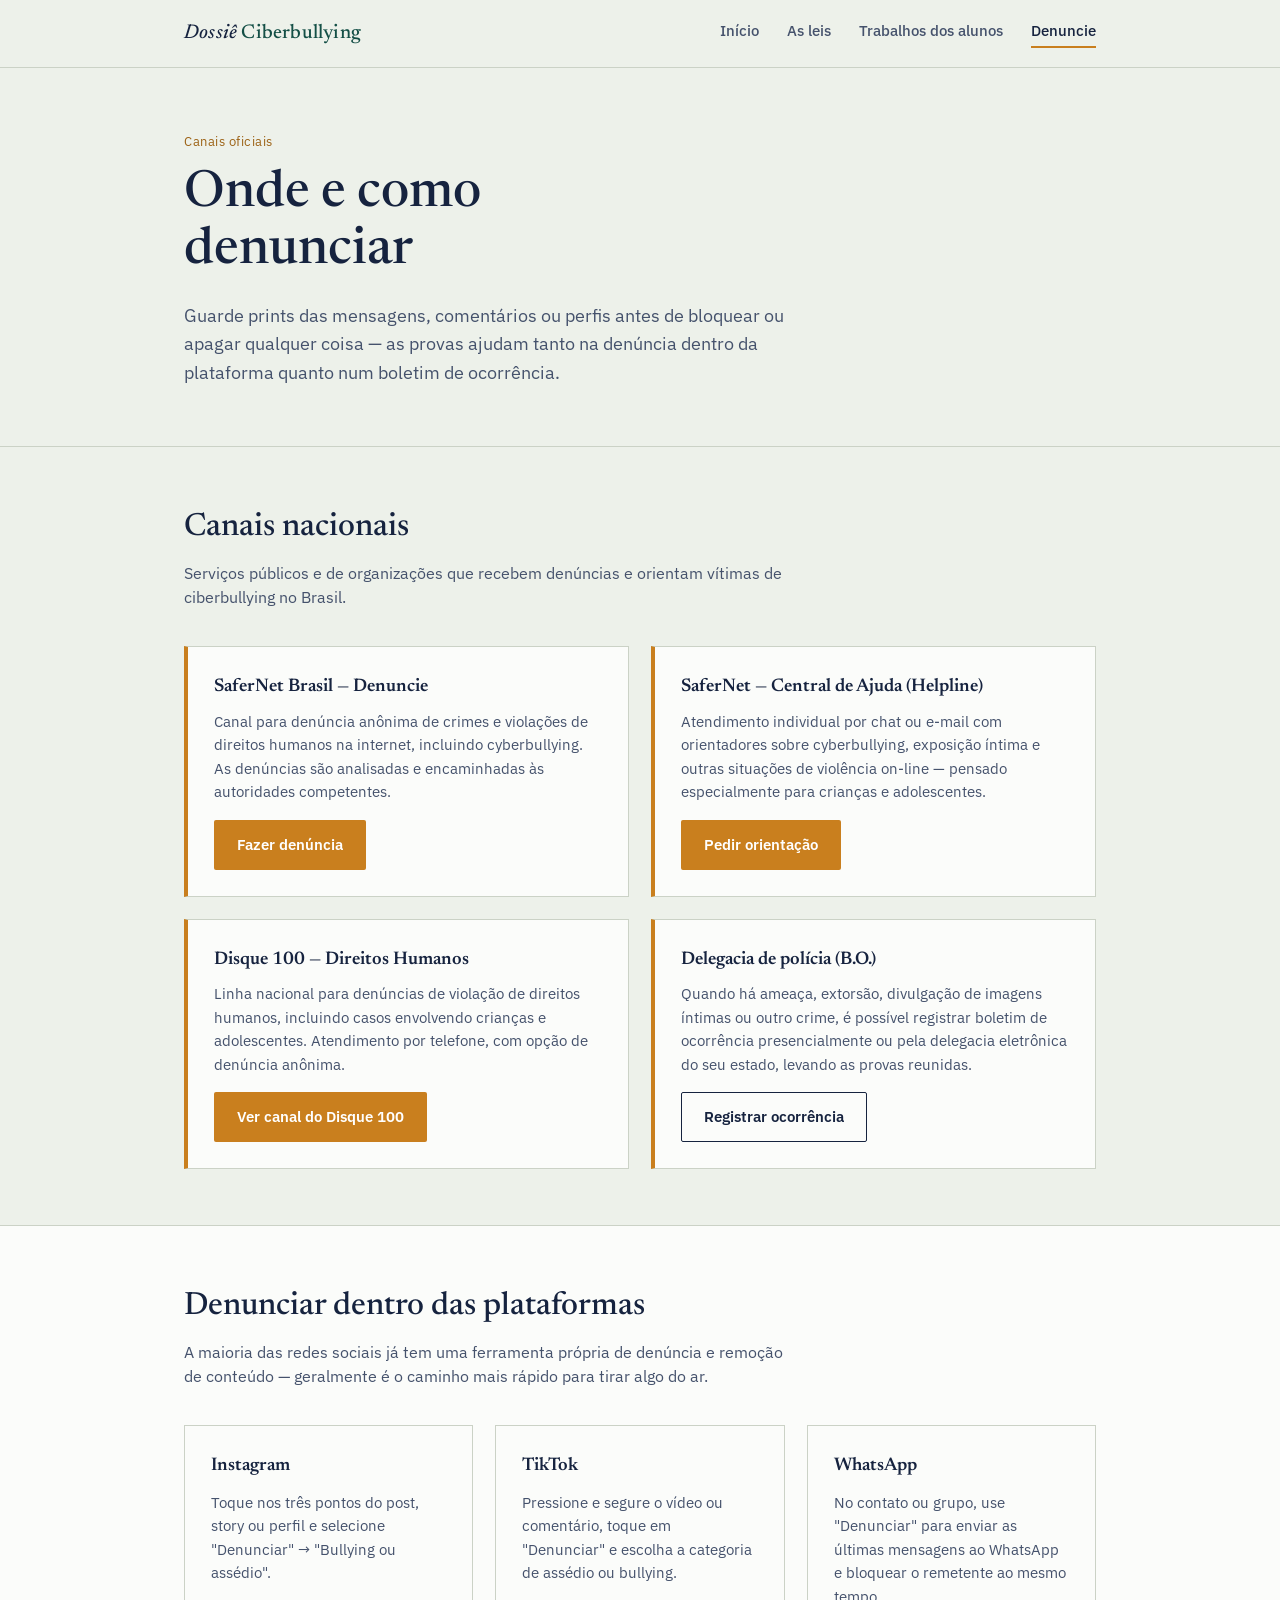
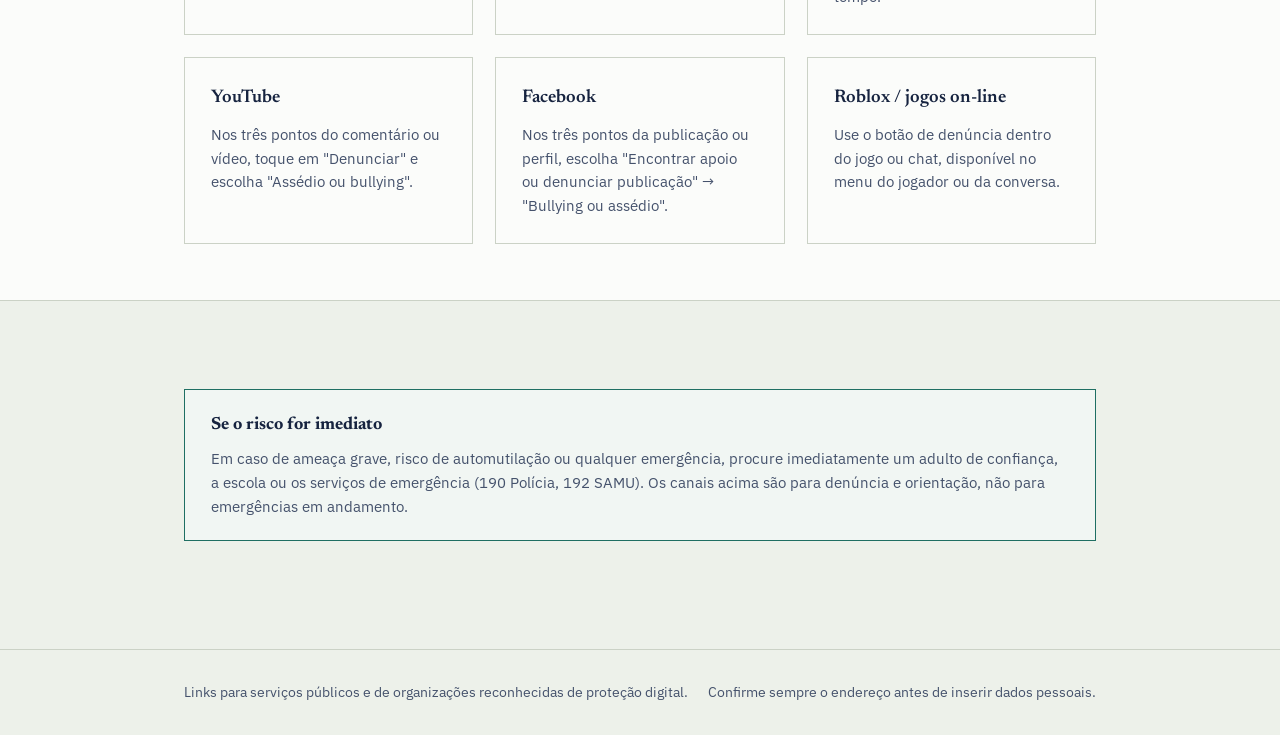
==== denuncia.html @ 36d9a183 "Estrutura pronta" ====
<!DOCTYPE html>
<html lang="pt-BR">
<head>
<meta charset="UTF-8">
<meta name="viewport" content="width=device-width, initial-scale=1.0">
<title>Onde denunciar ciberbullying</title>
<link rel="stylesheet" href="style.css">
</head>
<body>

<header class="site">
  <div class="nav-row">
    <a class="brand" href="index.html">Dossiê <span>Ciberbullying</span></a>
    <button class="menu-btn" aria-label="Abrir menu" aria-expanded="false"><span></span><span></span><span></span></button>
    <nav class="links">
      <a href="index.html">Início</a>
      <a href="leis.html">As leis</a>
      <a href="trabalhos.html">Trabalhos dos alunos</a>
      <a href="denuncia.html" aria-current="page">Denuncie</a>
    </nav>
  </div>
</header>

<section class="hero" style="padding-bottom:32px; border-bottom:1px solid var(--line);">
  <div class="wrap">
    <p class="case-no" style="color:var(--amber-deep);">Canais oficiais</p>
    <h1 style="max-width:14ch;">Onde e como denunciar</h1>
    <p class="lead">Guarde prints das mensagens, comentários ou perfis antes de bloquear ou apagar qualquer coisa — as provas ajudam tanto na denúncia dentro da plataforma quanto num boletim de ocorrência.</p>
  </div>
</section>

<section>
  <div class="wrap">
    <h2 class="section-title">Canais nacionais</h2>
    <p class="section-sub prose">Serviços públicos e de organizações que recebem denúncias e orientam vítimas de ciberbullying no Brasil.</p>

    <div class="grid-2">
      <div class="report-card">
        <h3>SaferNet Brasil — Denuncie</h3>
        <p>Canal para denúncia anônima de crimes e violações de direitos humanos na internet, incluindo cyberbullying. As denúncias são analisadas e encaminhadas às autoridades competentes.</p>
        <a class="btn btn-amber" href="https://new.safernet.org.br/denuncie" target="_blank" rel="noopener">Fazer denúncia</a>
      </div>

      <div class="report-card">
        <h3>SaferNet — Central de Ajuda (Helpline)</h3>
        <p>Atendimento individual por chat ou e-mail com orientadores sobre cyberbullying, exposição íntima e outras situações de violência on-line — pensado especialmente para crianças e adolescentes.</p>
        <a class="btn btn-amber" href="https://new.safernet.org.br/helpline" target="_blank" rel="noopener">Pedir orientação</a>
      </div>

      <div class="report-card">
        <h3>Disque 100 — Direitos Humanos</h3>
        <p>Linha nacional para denúncias de violação de direitos humanos, incluindo casos envolvendo crianças e adolescentes. Atendimento por telefone, com opção de denúncia anônima.</p>
        <a class="btn btn-amber" href="https://www.gov.br/pt-br/servicos/denunciar-violacao-de-direitos-humanos" target="_blank" rel="noopener">Ver canal do Disque 100</a>
      </div>

      <div class="report-card">
        <h3>Delegacia de polícia (B.O.)</h3>
        <p>Quando há ameaça, extorsão, divulgação de imagens íntimas ou outro crime, é possível registrar boletim de ocorrência presencialmente ou pela delegacia eletrônica do seu estado, levando as provas reunidas.</p>
        <a class="btn btn-outline" href="https://www.gov.br/pt-br/servicos/registrar-ocorrencia-policial-online" target="_blank" rel="noopener">Registrar ocorrência</a>
      </div>
    </div>
  </div>
</section>

<section class="alt">
  <div class="wrap">
    <h2 class="section-title">Denunciar dentro das plataformas</h2>
    <p class="section-sub prose">A maioria das redes sociais já tem uma ferramenta própria de denúncia e remoção de conteúdo — geralmente é o caminho mais rápido para tirar algo do ar.</p>

    <div class="grid-3">
      <div class="card">
        <h3>Instagram</h3>
        <p>Toque nos três pontos do post, story ou perfil e selecione "Denunciar" → "Bullying ou assédio".</p>
      </div>
      <div class="card">
        <h3>TikTok</h3>
        <p>Pressione e segure o vídeo ou comentário, toque em "Denunciar" e escolha a categoria de assédio ou bullying.</p>
      </div>
      <div class="card">
        <h3>WhatsApp</h3>
        <p>No contato ou grupo, use "Denunciar" para enviar as últimas mensagens ao WhatsApp e bloquear o remetente ao mesmo tempo.</p>
      </div>
      <div class="card">
        <h3>YouTube</h3>
        <p>Nos três pontos do comentário ou vídeo, toque em "Denunciar" e escolha "Assédio ou bullying".</p>
      </div>
      <div class="card">
        <h3>Facebook</h3>
        <p>Nos três pontos da publicação ou perfil, escolha "Encontrar apoio ou denunciar publicação" → "Bullying ou assédio".</p>
      </div>
      <div class="card">
        <h3>Roblox / jogos on-line</h3>
        <p>Use o botão de denúncia dentro do jogo ou chat, disponível no menu do jogador ou da conversa.</p>
      </div>
    </div>
  </div>
</section>

<section>
  <div class="wrap">
    <div class="callout">
      <h3>Se o risco for imediato</h3>
      <p>Em caso de ameaça grave, risco de automutilação ou qualquer emergência, procure imediatamente um adulto de confiança, a escola ou os serviços de emergência (190 Polícia, 192 SAMU). Os canais acima são para denúncia e orientação, não para emergências em andamento.</p>
    </div>
  </div>
</section>

<footer class="site">
  <div class="wrap">
    <p>Links para serviços públicos e de organizações reconhecidas de proteção digital.</p>
    <p>Confirme sempre o endereço antes de inserir dados pessoais.</p>
  </div>
</footer>

<script src="script.js"></script>
</body>
</html>
---- style.css ----
@import url('https://fonts.googleapis.com/css2?family=Newsreader:ital,opsz,wght@0,6..72,400;0,6..72,500;0,6..72,600;1,6..72,500&family=IBM+Plex+Sans:wght@400;500;600&display=swap');

:root{
  --ink: #16233F;
  --ink-soft: #45526C;
  --paper: #EDF1EA;
  --card: #FBFCFA;
  --teal: #1F6F63;
  --teal-deep: #144F46;
  --amber: #C97F1E;
  --amber-deep: #9C6215;
  --line: #CBD2C6;
  --line-soft: #DDE2D8;
  --serif: 'Newsreader', Georgia, serif;
  --sans: 'IBM Plex Sans', -apple-system, sans-serif;
}

*{ box-sizing: border-box; }
html{ scroll-behavior: smooth; }
body{
  margin:0;
  background:var(--paper);
  color:var(--ink);
  font-family:var(--sans);
  line-height:1.55;
  -webkit-font-smoothing:antialiased;
}
a{ color:var(--teal-deep); }
a:focus-visible, button:focus-visible{ outline:3px solid var(--amber); outline-offset:2px; }

.wrap{ max-width:960px; margin:0 auto; padding:0 24px; }
.prose{ max-width:680px; }

/* ---------- header / nav ---------- */
header.site{
  border-bottom:1px solid var(--line);
  background:var(--paper);
  position:sticky; top:0; z-index:20;
}
.nav-row{
  display:flex; align-items:center; justify-content:space-between;
  padding:18px 24px; max-width:960px; margin:0 auto;
}
.brand{
  font-family:var(--serif); font-style:italic; font-weight:500;
  font-size:1.25rem; color:var(--ink); text-decoration:none;
  letter-spacing:.2px;
}
.brand span{ color:var(--teal-deep); font-style:normal; }
nav.links{ display:flex; gap:28px; }
nav.links a{
  color:var(--ink-soft); text-decoration:none; font-size:.95rem; font-weight:500;
  padding-bottom:4px; border-bottom:2px solid transparent;
}
nav.links a:hover, nav.links a[aria-current="page"]{
  color:var(--ink); border-bottom-color:var(--amber);
}
.menu-btn{
  display:none; background:none; border:1px solid var(--line); border-radius:6px;
  width:40px; height:36px; cursor:pointer;
}
.menu-btn span{ display:block; width:18px; height:2px; background:var(--ink); margin:4px auto; }

@media (max-width:720px){
  nav.links{
    position:absolute; top:100%; left:0; right:0; background:var(--paper);
    flex-direction:column; gap:0; border-bottom:1px solid var(--line);
    max-height:0; overflow:hidden; transition:max-height .25s ease;
  }
  nav.links.open{ max-height:300px; }
  nav.links a{ padding:14px 24px; border-bottom:1px solid var(--line-soft); }
  .menu-btn{ display:block; }
}

/* ---------- hero ---------- */
.hero{
  padding:64px 0 48px; border-bottom:1px solid var(--line);
}
.case-no{
  font-family:var(--sans); font-size:.8rem; letter-spacing:.04em;
  color:var(--teal-deep); margin:0 0 14px;
}
.hero h1{
  font-family:var(--serif); font-weight:500; font-size:clamp(2.1rem,5vw,3.2rem);
  line-height:1.12; margin:0 0 20px; max-width:11ch;
}
.hero p.lead{
  font-size:1.15rem; color:var(--ink-soft); max-width:56ch; margin:0 0 28px;
}
.hero-actions{ display:flex; gap:14px; flex-wrap:wrap; }

.btn{
  display:inline-block; padding:12px 22px; border-radius:2px;
  text-decoration:none; font-weight:600; font-size:.95rem;
  border:1px solid transparent; cursor:pointer;
}
.btn-primary{ background:var(--teal); color:#fff; }
.btn-primary:hover{ background:var(--teal-deep); }
.btn-outline{ background:transparent; color:var(--ink); border-color:var(--ink); }
.btn-outline:hover{ background:var(--ink); color:#fff; }
.btn-amber{ background:var(--amber); color:#fff; }
.btn-amber:hover{ background:var(--amber-deep); }

/* ---------- generic sections ---------- */
section{ padding:56px 0; }
section.alt{ background:var(--card); border-top:1px solid var(--line); border-bottom:1px solid var(--line); }
h2.section-title{
  font-family:var(--serif); font-weight:500; font-size:clamp(1.5rem,3vw,2rem);
  margin:0 0 8px;
}
p.section-sub{ color:var(--ink-soft); max-width:60ch; margin:0 0 36px; }

.grid-3{ display:grid; grid-template-columns:repeat(3,1fr); gap:22px; }
.grid-2{ display:grid; grid-template-columns:repeat(2,1fr); gap:22px; }
@media (max-width:800px){ .grid-3, .grid-2{ grid-template-columns:1fr; } }

.card{
  background:var(--card); border:1px solid var(--line); padding:26px;
}
.card h3{ font-family:var(--serif); font-weight:600; font-size:1.15rem; margin:0 0 10px; }
.card p{ color:var(--ink-soft); font-size:.95rem; margin:0; }

/* numbered list used only for genuine sequences (law articles, steps) */
ol.numbered{ list-style:none; margin:0; padding:0; counter-reset:item; }
ol.numbered li{
  counter-increment:item; position:relative; padding:18px 0 18px 52px;
  border-top:1px solid var(--line-soft);
}
ol.numbered li:first-child{ border-top:none; }
ol.numbered li::before{
  content: counter(item, decimal-leading-zero);
  position:absolute; left:0; top:18px; font-family:var(--serif);
  font-size:1rem; color:var(--teal-deep); font-weight:600;
}
ol.numbered h3{ font-family:var(--serif); font-weight:600; font-size:1.05rem; margin:0 0 6px; }
ol.numbered p{ color:var(--ink-soft); margin:0; font-size:.95rem; }

/* law article block */
.law-block{ border:1px solid var(--line); background:var(--card); margin-bottom:20px; }
.law-block .law-head{
  display:flex; justify-content:space-between; align-items:baseline; gap:16px;
  padding:20px 26px; border-bottom:1px solid var(--line-soft); flex-wrap:wrap;
}
.law-block h3{ font-family:var(--serif); font-weight:600; font-size:1.25rem; margin:0; }
.law-block .law-tag{
  font-size:.78rem; color:var(--teal-deep); border:1px solid var(--teal); padding:3px 10px;
  white-space:nowrap;
}
.law-block .law-body{ padding:20px 26px; color:var(--ink-soft); font-size:.97rem; }
.law-block .law-body strong{ color:var(--ink); }

/* report cards */
.report-card{
  border:1px solid var(--line); background:var(--card); padding:26px;
  border-left:4px solid var(--amber);
}
.report-card h3{ font-family:var(--serif); font-weight:600; font-size:1.15rem; margin:0 0 8px; }
.report-card p{ color:var(--ink-soft); font-size:.95rem; margin:0 0 16px; }

/* student work cards */
.work-card{
  border:1px solid var(--line); background:var(--card); padding:24px;
  display:flex; flex-direction:column; gap:10px;
}
.work-card .tag{ font-size:.75rem; color:var(--ink-soft); }
.work-card h3{ font-family:var(--serif); font-weight:600; font-size:1.1rem; margin:0; }
.work-card p{ color:var(--ink-soft); font-size:.9rem; margin:0; flex-grow:1; }
.work-note{
  border:1px dashed var(--line); padding:18px 22px; color:var(--ink-soft);
  font-size:.9rem; margin-top:8px; background:transparent;
}

.callout{
  border:1px solid var(--teal); background:#F1F6F3; padding:22px 26px; margin:32px 0;
}
.callout h3{ font-family:var(--serif); margin:0 0 8px; font-size:1.1rem; }
.callout p{ margin:0; color:var(--ink-soft); font-size:.95rem; }

footer.site{
  border-top:1px solid var(--line); padding:32px 0; margin-top:20px;
}
footer.site .wrap{ display:flex; justify-content:space-between; flex-wrap:wrap; gap:12px; }
footer.site p{ color:var(--ink-soft); font-size:.85rem; margin:0; }
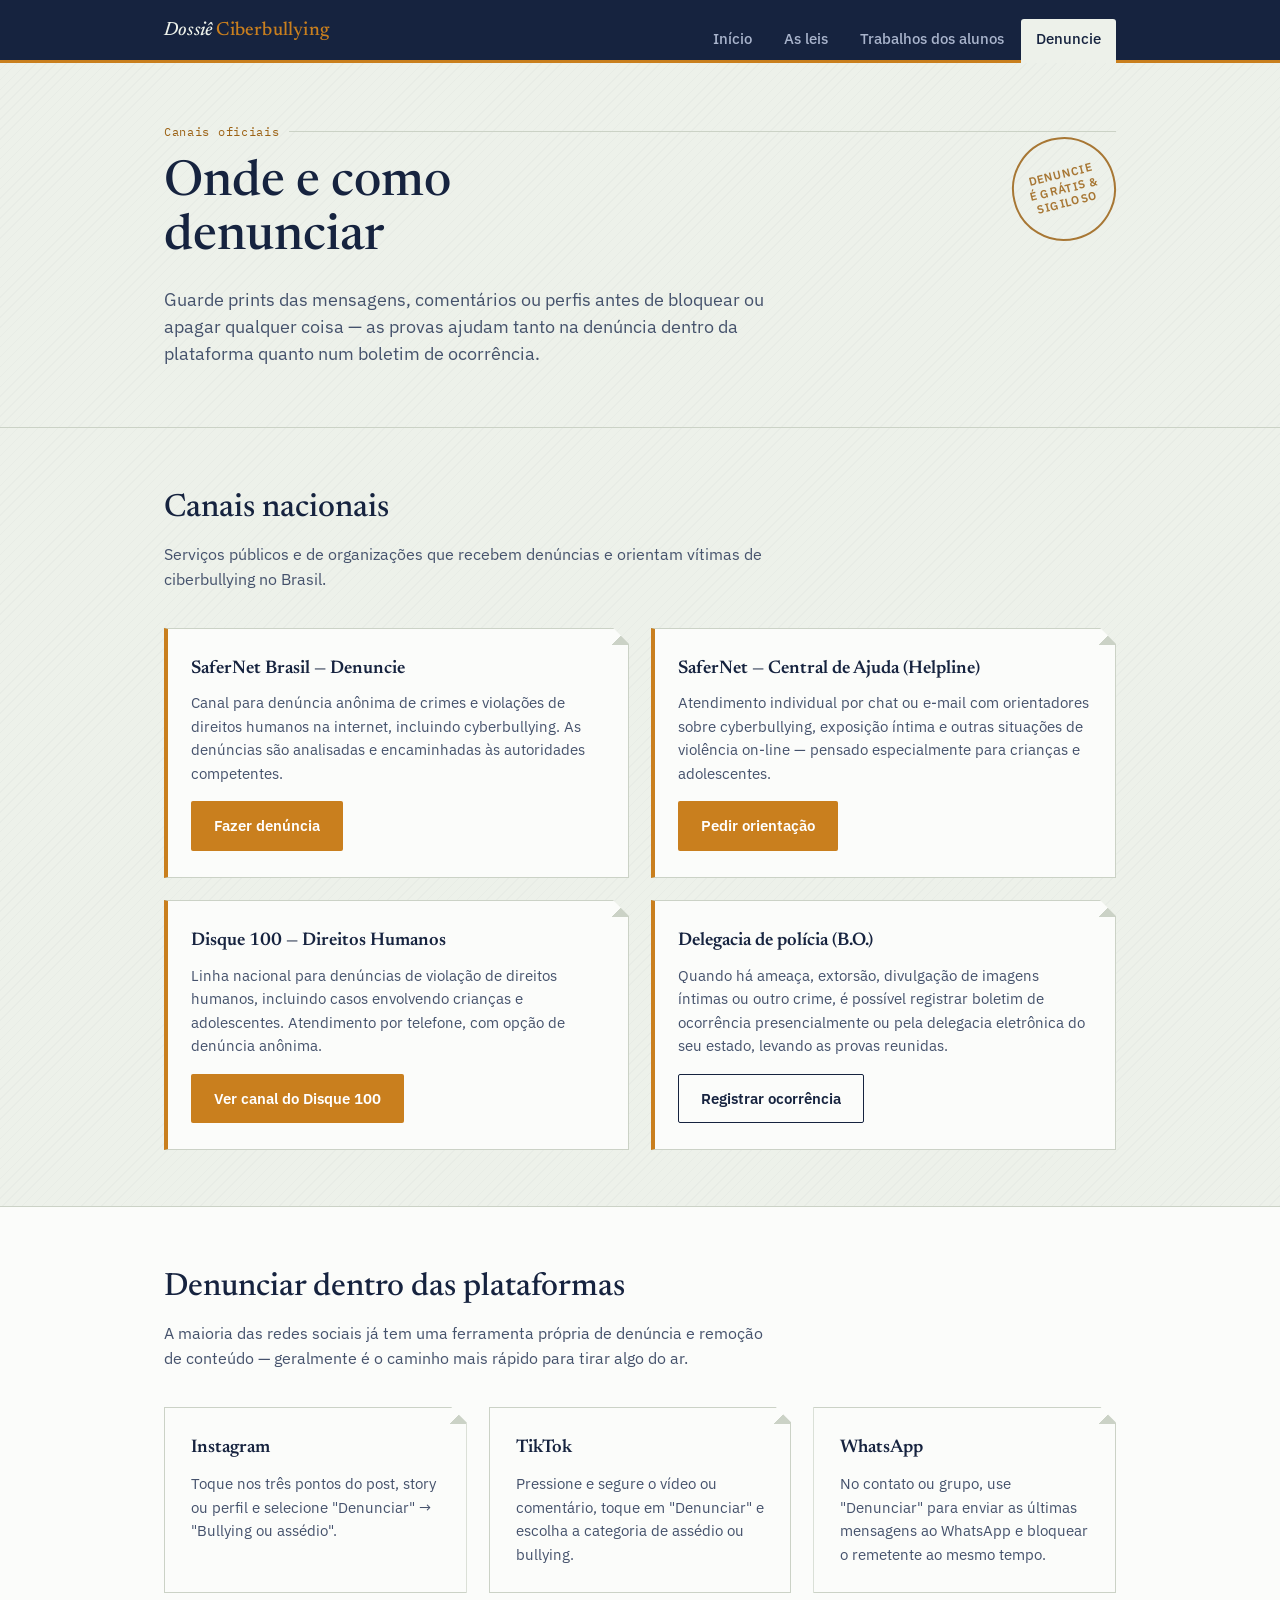
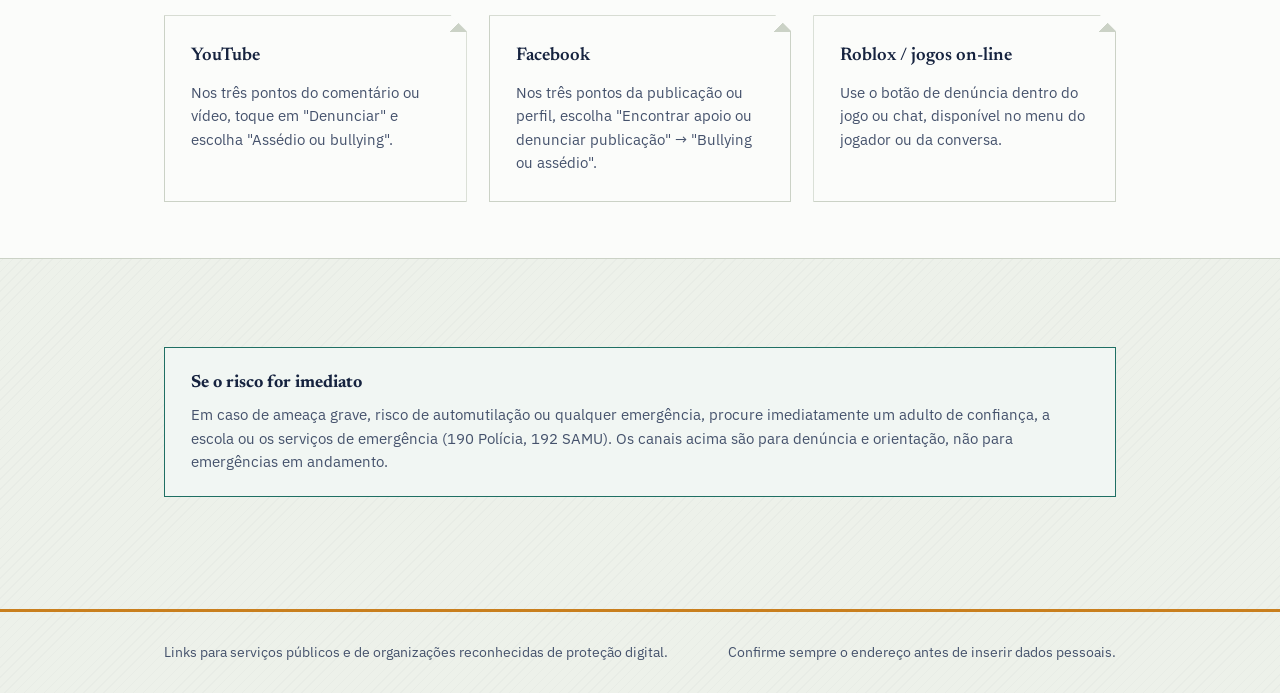
==== commit 86c295bb: "Versão Estável falta o Sun" ====
--- a/denuncia.html
+++ b/denuncia.html
@@ -4,7 +4,7 @@
 <meta charset="UTF-8">
 <meta name="viewport" content="width=device-width, initial-scale=1.0">
 <title>Onde denunciar ciberbullying</title>
-<link rel="stylesheet" href="style.css">
+<link rel="stylesheet" href="css/style.css">
 </head>
 <body>
 
@@ -21,11 +21,12 @@
   </div>
 </header>
 
-<section class="hero" style="padding-bottom:32px; border-bottom:1px solid var(--line);">
-  <div class="wrap">
+<section class="hero" style="padding-bottom:32px; border-bottom:1px solid var(--line); position:relative;">
+  <div class="wrap" style="position:relative;">
     <p class="case-no" style="color:var(--amber-deep);">Canais oficiais</p>
     <h1 style="max-width:14ch;">Onde e como denunciar</h1>
     <p class="lead">Guarde prints das mensagens, comentários ou perfis antes de bloquear ou apagar qualquer coisa — as provas ajudam tanto na denúncia dentro da plataforma quanto num boletim de ocorrência.</p>
+    <div class="stamp">DENUNCIE<br>É GRÁTIS &amp; SIGILOSO</div>
   </div>
 </section>
 
@@ -99,8 +100,10 @@
 <section>
   <div class="wrap">
     <div class="callout">
-      <h3>Se o risco for imediato</h3>
-      <p>Em caso de ameaça grave, risco de automutilação ou qualquer emergência, procure imediatamente um adulto de confiança, a escola ou os serviços de emergência (190 Polícia, 192 SAMU). Os canais acima são para denúncia e orientação, não para emergências em andamento.</p>
+      <div class="callout-text">
+        <h3>Se o risco for imediato</h3>
+        <p>Em caso de ameaça grave, risco de automutilação ou qualquer emergência, procure imediatamente um adulto de confiança, a escola ou os serviços de emergência (190 Polícia, 192 SAMU). Os canais acima são para denúncia e orientação, não para emergências em andamento.</p>
+      </div>
     </div>
   </div>
 </section>
@@ -112,6 +115,6 @@
   </div>
 </footer>
 
-<script src="script.js"></script>
+<script src="js/script.js"></script>
 </body>
 </html>
--- a/css/style.css
+++ b/css/style.css
@@ -0,0 +1,229 @@
+@import url('https://fonts.googleapis.com/css2?family=Newsreader:ital,opsz,wght@0,6..72,400;0,6..72,500;0,6..72,600;1,6..72,500;1,6..72,600&family=IBM+Plex+Sans:wght@400;500;600&family=IBM+Plex+Mono:wght@500&display=swap');
+
+:root{
+  --ink: #16233F;
+  --ink-soft: #45526C;
+  --paper: #EDF1EA;
+  --card: #FBFCFA;
+  --teal: #1F6F63;
+  --teal-deep: #144F46;
+  --amber: #C97F1E;
+  --amber-deep: #9C6215;
+  --line: #CBD2C6;
+  --line-soft: #DDE2D8;
+  --serif: 'Newsreader', Georgia, serif;
+  --sans: 'IBM Plex Sans', -apple-system, sans-serif;
+  --mono: 'IBM Plex Mono', monospace;
+}
+
+*{ box-sizing: border-box; }
+html{ scroll-behavior: smooth; }
+body{
+  margin:0;
+  background-color:var(--paper);
+  background-image: repeating-linear-gradient(135deg, rgba(22,35,63,.025) 0px, rgba(22,35,63,.025) 1px, transparent 1px, transparent 7px);
+  color:var(--ink);
+  font-family:var(--sans);
+  line-height:1.55;
+  -webkit-font-smoothing:antialiased;
+}
+a{ color:var(--teal-deep); }
+a:focus-visible, button:focus-visible{ outline:3px solid var(--amber); outline-offset:2px; }
+
+.wrap{ max-width:1000px; margin:0 auto; padding:0 24px; }
+.prose{ max-width:680px; }
+
+/* ---------- header / nav: dark bar with amber baseline + punched-through tab ---------- */
+header.site{
+  background:var(--ink);
+  border-bottom:3px solid var(--amber);
+  position:sticky; top:0; z-index:20;
+}
+.nav-row{
+  display:flex; align-items:flex-end; justify-content:space-between;
+  padding:16px 24px 0; max-width:1000px; margin:0 auto;
+}
+.brand{
+  font-family:var(--serif); font-style:italic; font-weight:500;
+  font-size:1.2rem; color:var(--paper); text-decoration:none;
+  letter-spacing:.2px; padding-bottom:14px;
+}
+.brand span{ color:var(--amber); font-style:normal; }
+nav.links{ display:flex; gap:2px; align-items:flex-end; }
+nav.links a{
+  color:#A9B4CC; text-decoration:none; font-size:.92rem; font-weight:500;
+  padding:9px 15px; border-radius:3px 3px 0 0;
+}
+nav.links a:hover{ color:#fff; }
+nav.links a[aria-current="page"]{
+  color:var(--ink); background:var(--paper);
+  margin-bottom:-3px; padding-bottom:12px;
+}
+.menu-btn{
+  display:none; background:none; border:1px solid #4A567A; border-radius:6px;
+  width:40px; height:36px; cursor:pointer; margin-bottom:8px;
+}
+.menu-btn span{ display:block; width:18px; height:2px; background:var(--paper); margin:4px auto; }
+
+@media (max-width:720px){
+  .nav-row{ align-items:center; padding:16px 24px; position:relative; }
+  .brand{ padding-bottom:0; }
+  nav.links{
+    position:absolute; top:100%; left:0; right:0; background:var(--ink);
+    flex-direction:column; gap:0; border-bottom:3px solid var(--amber);
+    max-height:0; overflow:hidden; transition:max-height .25s ease;
+  }
+  nav.links.open{ max-height:320px; }
+  nav.links a{ padding:14px 24px; border-bottom:1px solid #2A3A5C; border-radius:0; }
+  nav.links a[aria-current="page"]{ margin-bottom:0; }
+  .menu-btn{ display:block; }
+}
+
+/* ---------- hero ---------- */
+.hero{ padding:60px 0 48px; border-bottom:1px solid var(--line); }
+.hero .wrap.hero-split{
+  display:grid; grid-template-columns:1.3fr 0.9fr; gap:48px; align-items:center;
+}
+@media (max-width:800px){ .hero .wrap.hero-split{ grid-template-columns:1fr; } }
+
+.case-no{
+  font-family:var(--mono); font-size:.72rem; letter-spacing:.06em;
+  color:var(--teal-deep); margin:0 0 16px; display:flex; align-items:center; gap:10px;
+}
+.case-no::after{ content:""; height:1px; background:var(--line); flex:1; }
+.hero h1{
+  font-family:var(--serif); font-weight:500; font-size:clamp(2.1rem,4.6vw,3.1rem);
+  line-height:1.1; margin:0 0 20px; max-width:12ch;
+}
+.hero p.lead{ font-size:1.1rem; color:var(--ink-soft); max-width:56ch; margin:0 0 28px; }
+.hero-actions{ display:flex; gap:14px; flex-wrap:wrap; }
+
+/* ficha / index-card hero visual (signature element, homepage only) */
+.ficha{
+  background:var(--card); border:1px solid var(--line); padding:26px 28px;
+  position:relative; transform:rotate(-1.4deg); transition:transform .25s ease;
+  clip-path: polygon(0 0, calc(100% - 22px) 0, 100% 22px, 100% 100%, 0 100%);
+}
+.ficha:hover{ transform:rotate(0deg); }
+.ficha::before{
+  content:""; position:absolute; top:0; right:0; width:22px; height:22px;
+  background:linear-gradient(135deg, transparent 50%, var(--line) 50%);
+}
+.ficha .ficha-eyebrow{ font-family:var(--mono); font-size:.68rem; letter-spacing:.08em; color:var(--amber-deep); margin:0 0 6px; }
+.ficha .ficha-title{ font-family:var(--serif); font-style:italic; font-size:1.35rem; margin:0 0 18px; }
+.ficha dl{ margin:0; }
+.ficha .row{ display:flex; justify-content:space-between; gap:12px; padding:10px 0; border-top:1px solid var(--line-soft); }
+.ficha .row:first-of-type{ border-top:none; }
+.ficha .row dt{ color:var(--ink-soft); font-size:.86rem; }
+.ficha .row dd{ margin:0; font-weight:600; color:var(--teal-deep); font-size:.86rem; }
+
+/* small page badges (used once per non-home page, each different) */
+.page-badge{
+  display:inline-flex; align-items:center; gap:8px; font-size:.82rem;
+  color:var(--ink-soft); border:1px solid var(--line); background:var(--card);
+  padding:6px 14px; margin-top:18px;
+}
+.page-badge strong{ color:var(--teal-deep); font-family:var(--mono); }
+
+.stamp{
+  position:absolute; top:14px; right:24px; width:104px; height:104px;
+  border:2.5px solid var(--amber-deep); border-radius:50%;
+  display:flex; align-items:center; justify-content:center; text-align:center;
+  transform:rotate(-14deg); color:var(--amber-deep); font-family:var(--sans);
+  font-weight:600; font-size:.72rem; letter-spacing:.05em; line-height:1.25;
+  opacity:.85;
+}
+@media (max-width:800px){ .stamp{ display:none; } }
+
+.btn{
+  display:inline-block; padding:12px 22px; border-radius:2px;
+  text-decoration:none; font-weight:600; font-size:.95rem;
+  border:1px solid transparent; cursor:pointer;
+}
+.btn-primary{ background:var(--teal); color:#fff; }
+.btn-primary:hover{ background:var(--teal-deep); }
+.btn-outline{ background:transparent; color:var(--ink); border-color:var(--ink); }
+.btn-outline:hover{ background:var(--ink); color:#fff; }
+.btn-amber{ background:var(--amber); color:#fff; }
+.btn-amber:hover{ background:var(--amber-deep); }
+.btn-small{ padding:8px 16px; font-size:.85rem; }
+
+/* ---------- generic sections ---------- */
+section{ padding:56px 0; }
+section.alt{ background:var(--card); border-top:1px solid var(--line); border-bottom:1px solid var(--line); }
+h2.section-title{
+  font-family:var(--serif); font-weight:500; font-size:clamp(1.5rem,3vw,2rem);
+  margin:0 0 8px;
+}
+p.section-sub{ color:var(--ink-soft); max-width:60ch; margin:0 0 36px; }
+
+.grid-3{ display:grid; grid-template-columns:repeat(3,1fr); gap:22px; }
+.grid-2{ display:grid; grid-template-columns:repeat(2,1fr); gap:22px; }
+@media (max-width:800px){ .grid-3, .grid-2{ grid-template-columns:1fr; } }
+
+/* file-card treatment: shared folded-corner notch across .card / .report-card / .work-card */
+.card, .report-card, .work-card{
+  position:relative; background:var(--card); border:1px solid var(--line); padding:26px;
+  clip-path: polygon(0 0, calc(100% - 16px) 0, 100% 16px, 100% 100%, 0 100%);
+}
+.card::before, .report-card::before, .work-card::before{
+  content:""; position:absolute; top:0; right:0; width:16px; height:16px;
+  background:linear-gradient(135deg, transparent 50%, var(--line) 50%);
+}
+.card h3{ font-family:var(--serif); font-weight:600; font-size:1.15rem; margin:0 0 10px; }
+.card p{ color:var(--ink-soft); font-size:.95rem; margin:0; }
+
+/* numbered list used only for genuine sequences (law articles, steps) */
+ol.numbered{ list-style:none; margin:0; padding:0; counter-reset:item; }
+ol.numbered li{
+  counter-increment:item; position:relative; padding:18px 0 18px 52px;
+  border-top:1px solid var(--line-soft);
+}
+ol.numbered li:first-child{ border-top:none; }
+ol.numbered li::before{
+  content: counter(item, decimal-leading-zero);
+  position:absolute; left:0; top:18px; font-family:var(--mono);
+  font-size:.95rem; color:var(--teal-deep); font-weight:500;
+}
+ol.numbered h3{ font-family:var(--serif); font-weight:600; font-size:1.05rem; margin:0 0 6px; }
+ol.numbered p{ color:var(--ink-soft); margin:0; font-size:.95rem; }
+
+/* law article block */
+.law-block{ border:1px solid var(--line); background:var(--card); margin-bottom:20px; }
+.law-block .law-head{
+  display:flex; justify-content:space-between; align-items:baseline; gap:16px;
+  padding:20px 26px; border-bottom:1px solid var(--line-soft); flex-wrap:wrap;
+}
+.law-block h3{ font-family:var(--serif); font-weight:600; font-size:1.25rem; margin:0; }
+.law-block .law-tag{
+  font-family:var(--mono); font-size:.72rem; color:var(--teal-deep); border:1px solid var(--teal);
+  padding:4px 10px; white-space:nowrap;
+}
+.law-block .law-body{ padding:20px 26px; color:var(--ink-soft); font-size:.97rem; }
+.law-block .law-body strong{ color:var(--ink); }
+
+/* report cards */
+.report-card{ border-left:4px solid var(--amber); padding-left:23px; }
+.report-card h3{ font-family:var(--serif); font-weight:600; font-size:1.15rem; margin:0 0 8px; }
+.report-card p{ color:var(--ink-soft); font-size:.95rem; margin:0 0 16px; }
+
+/* student work cards */
+.work-card{ display:flex; flex-direction:column; gap:10px; }
+.work-card .tag{ font-family:var(--mono); font-size:.7rem; color:var(--ink-soft); letter-spacing:.03em; }
+.work-card h3{ font-family:var(--serif); font-weight:600; font-size:1.1rem; margin:0; }
+.work-card p{ color:var(--ink-soft); font-size:.9rem; margin:0; flex-grow:1; }
+.work-note{
+  border:1px dashed var(--line); padding:18px 22px; color:var(--ink-soft);
+  font-size:.9rem; margin-top:8px; background:transparent;
+}
+
+.callout{
+  border:1px solid var(--teal); background:#F1F6F3; padding:22px 26px; margin:32px 0;
+  display:flex; justify-content:space-between; align-items:center; gap:20px; flex-wrap:wrap;
+}
+.callout-text h3{ font-family:var(--serif); margin:0 0 6px; font-size:1.1rem; }
+.callout-text p{ margin:0; color:var(--ink-soft); font-size:.95rem; }
+
+footer.site{ border-top:3px solid var(--amber); padding:30px 0; margin-top:24px; }
+footer.site .wrap{ display:flex; justify-content:space-between; flex-wrap:wrap; gap:12px; }
+footer.site p{ color:var(--ink-soft); font-size:.85rem; margin:0; }
